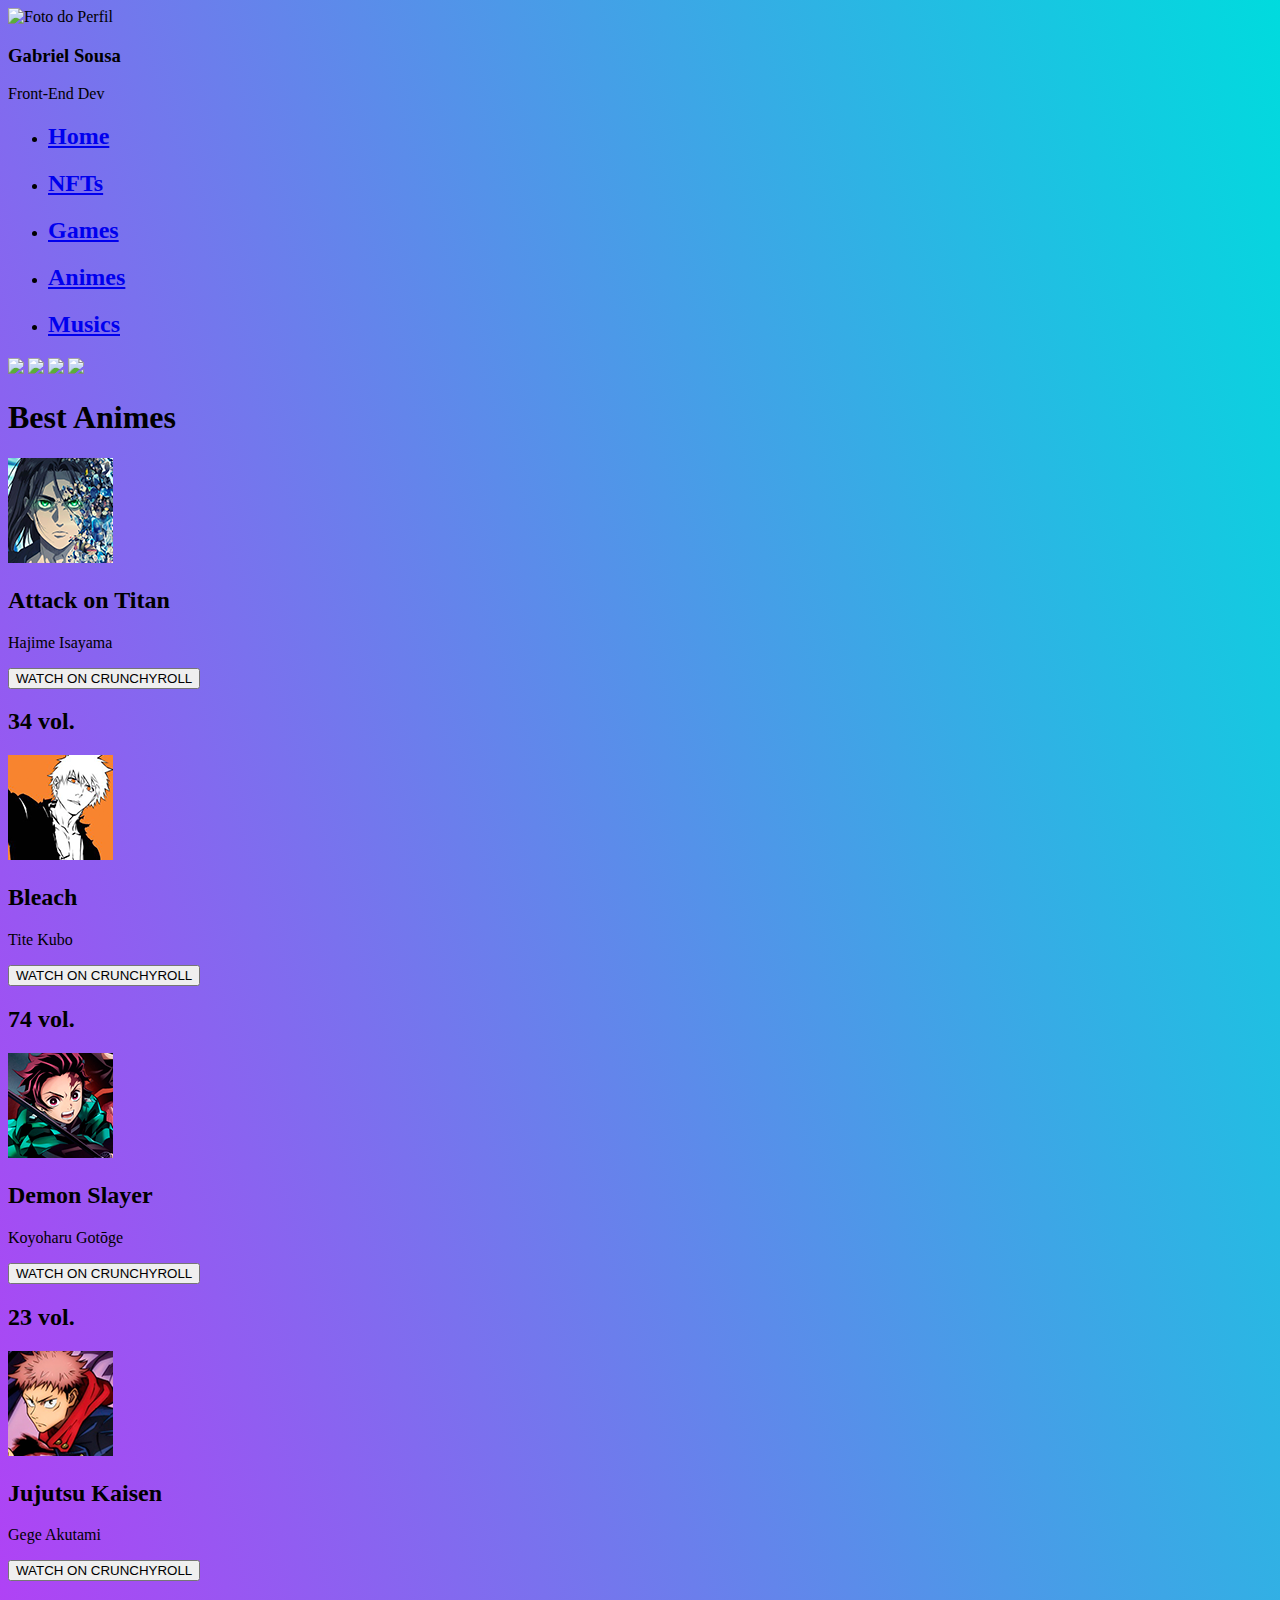
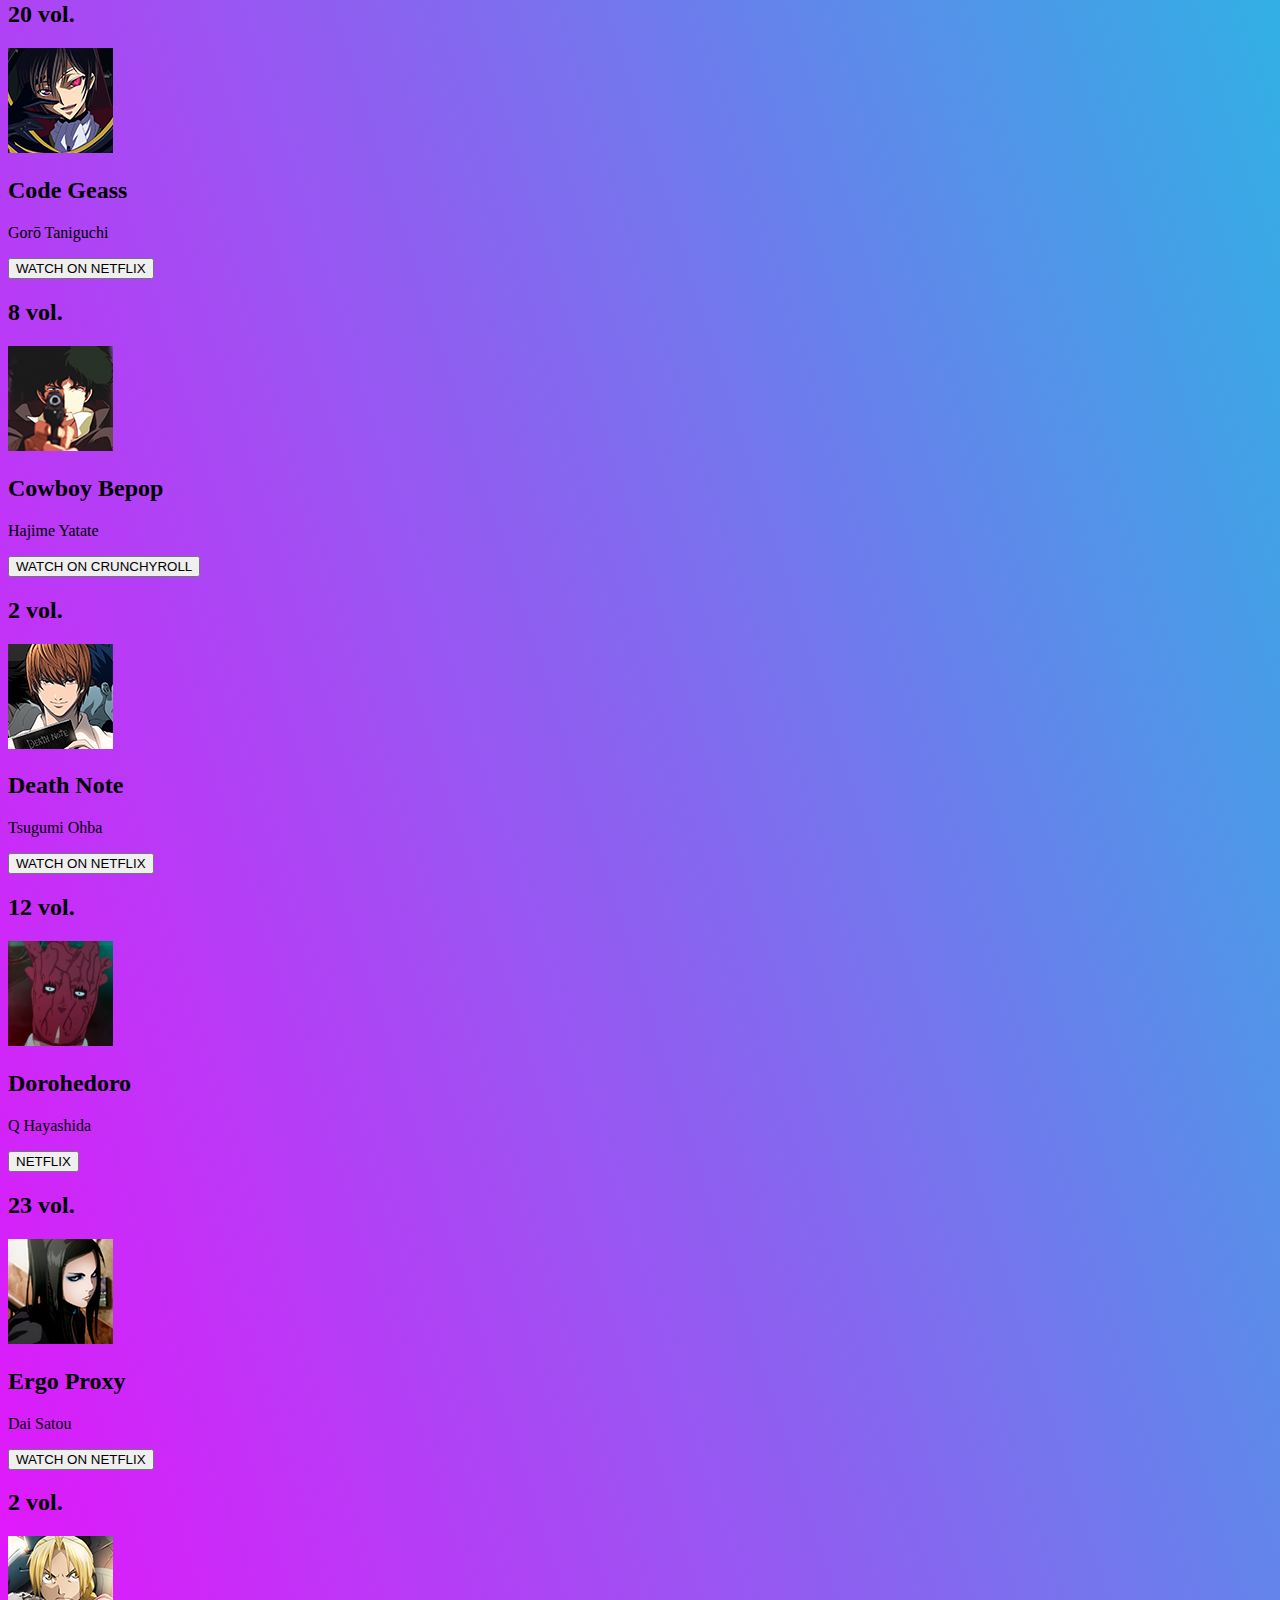
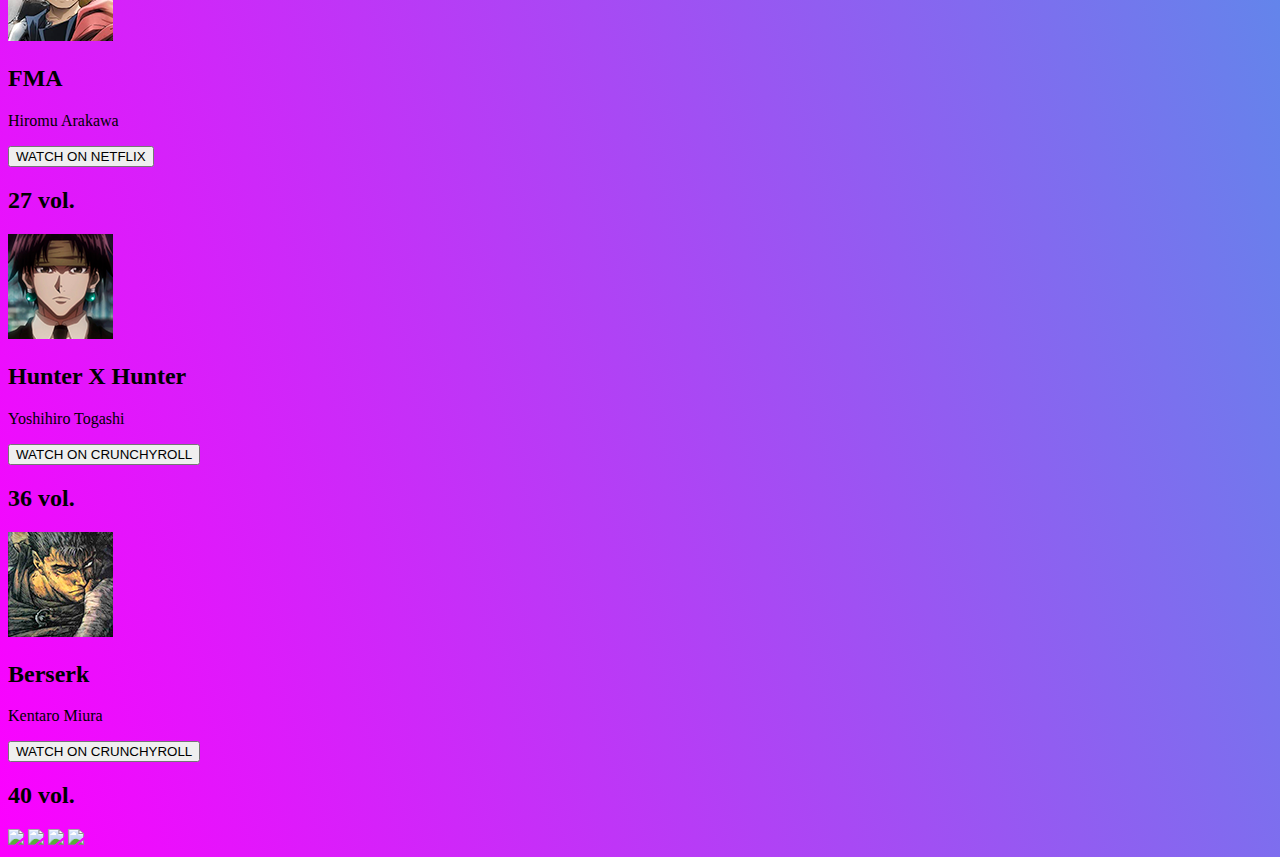
==== animes.html @ aba33144 "first commit" ====
<!DOCTYPE html>
<html lang="en">
  <head>
    <meta charset="UTF-8" />
    <meta name="viewport" content="width=device-width, initial-scale=1.0" />
    <title>Gabs Games</title>
    <link rel="preconnect" href="https://fonts.googleapis.com" />
    <link rel="preconnect" href="https://fonts.gstatic.com" crossorigin />
    <link
      href="https://fonts.googleapis.com/css2?family=Poppins:wght@400;500;700&display=swap"
      rel="stylesheet"
    />
    <link rel="stylesheet" href="../Projeto Perfil/stylesanimes.css" />
  </head>

  <body>
    <style>
      body {
        background: linear-gradient(to right top, #fc00ff, #00dbde);
      }
    </style>
    <main>
      <section class="glass">
        <div class="dashboard">
          <div class="user">
            <img src="../Projeto Perfil/img/gabrelo.png" alt="Foto do Perfil" />
            <h3>Gabriel Sousa</h3>
            <p>Front-End Dev</p>
          </div>

          <nav>
            <ul class="nav-list">
              <li>
                <h2><a href="index.html">Home</a></h2>
              </li>
              <li>
                <h2><a href="nfts.html">NFTs</a></h2>
              </li>
              <li>
                <h2><a href="games.html">Games</a></h2>
              </li>
              <li>
                <h2><a href="animes.html">Animes</a></h2>
              </li>
              <li>
                <h2><a href="musicas.html">Musics</a></h2>
              </li>
            </ul>
          </nav>

          <div class="pro">
            <div class="icons">
              <a href="https://github.com/gabrelo">
                <img src="../Projeto Perfil/icons/github.png"
              /></a>
              <a href="mailto:gabriel10moines@gmail.com">
                <img src="../Projeto Perfil/icons/gmail.png"
              /></a>
              <a href="https://twitter.com/gabrieldoque">
                <img src="../Projeto Perfil/icons/twitter.png"
              /></a>
              <a
                href="https://discord.com/channels/497312527093334036/931269506754568212"
              >
                <img src="../Projeto Perfil/icons/discord.png"
              /></a>
            </div>
          </div>
        </div>

        <div class="games">
          <div class="status">
            <h1>Best Animes</h1>
          </div>

          <div class="cards">
            <div class="card">
              <img src="./img/animes/aot.png" />
              <div class="card-info">
                <h2>Attack on Titan</h2>
                <p>Hajime Isayama</p>
                <a href="https://www.crunchyroll.com/pt-br/attack-on-titan"
                  ><button class="btn">WATCH ON CRUNCHYROLL</button></a
                >
              </div>
              <h2 class="percentage">34 vol.</h2>
            </div>
            <div class="card">
              <img src="./img/animes/bleach.png" />
              <div class="card-info">
                <h2>Bleach</h2>
                <p>Tite Kubo</p>
                <a href="https://www.crunchyroll.com/pt-br/bleach"
                  ><button class="btn">WATCH ON CRUNCHYROLL</button></a
                >
              </div>
              <h2 class="percentage">74 vol.</h2>
            </div>
            <div class="card">
              <img src="./img/animes/demonslayer.png" />
              <div class="card-info">
                <h2>Demon Slayer</h2>
                <p>Koyoharu Gotōge</p>
                <a
                  href="https://www.crunchyroll.com/pt-br/demon-slayer-kimetsu-no-yaiba"
                  ><button class="btn">WATCH ON CRUNCHYROLL</button></a
                >
              </div>
              <h2 class="percentage">23 vol.</h2>
            </div>
            <div class="card">
              <img src="./img/animes/jujutsu.png" />
              <div class="card-info">
                <h2>Jujutsu Kaisen</h2>
                <p>Gege Akutami</p>
                <a href="https://www.crunchyroll.com/pt-br/jujutsu-kaisen"
                  ><button class="btn">WATCH ON CRUNCHYROLL</button></a
                >
              </div>
              <h2 class="percentage">20 vol.</h2>
            </div>
            <div class="card">
              <img src="./img/animes/codegeass.png" />
              <div class="card-info">
                <h2>Code Geass</h2>
                <p>Gorō Taniguchi</p>
                <a href="https://www.netflix.com/title/80065146"
                  ><button class="btn">WATCH ON NETFLIX</button></a
                >
              </div>
              <h2 class="percentage">8 vol.</h2>
            </div>
            <div class="card">
              <img src="./img/animes/cowboybepop.png" />
              <div class="card-info">
                <h2>Cowboy Bepop</h2>
                <p>Hajime Yatate</p>
                <a href="https://www.crunchyroll.com/pt-br/cowboy-bebop"
                  ><button class="btn">WATCH ON CRUNCHYROLL</button></a
                >
              </div>
              <h2 class="percentage">2 vol.</h2>
            </div>
            <div class="card">
              <img src="./img/animes/deathnote.png" />
              <div class="card-info">
                <h2>Death Note</h2>
                <p>Tsugumi Ohba</p>
                <a href="https://www.netflix.com/title/70204970"
                  ><button class="btn">WATCH ON NETFLIX</button></a
                >
              </div>
              <h2 class="percentage">12 vol.</h2>
            </div>
            <div class="card">
              <img src="./img/animes/dorohedoro.png" />
              <div class="card-info">
                <h2>Dorohedoro</h2>
                <p>Q Hayashida</p>
                <a href="https://www.netflix.com/title/80991903"
                  ><button class="btn">NETFLIX</button></a
                >
              </div>
              <h2 class="percentage">23 vol.</h2>
            </div>
            <div class="card">
              <img src="./img/animes/ergoproxy.png" />
              <div class="card-info">
                <h2>Ergo Proxy</h2>
                <p>Dai Satou</p>
                <a href="https://www.netflix.com/title/80117347"
                  ><button class="btn">WATCH ON NETFLIX</button></a
                >
              </div>
              <h2 class="percentage">2 vol.</h2>
            </div>
            <div class="card">
              <img src="./img/animes/fullmetal.png" />
              <div class="card-info">
                <h2>FMA</h2>
                <p>Hiromu Arakawa</p>
                <a href="https://www.netflix.com/title/70204981"
                  ><button class="btn">WATCH ON NETFLIX</button></a
                >
              </div>
              <h2 class="percentage">27 vol.</h2>
            </div>
            <div class="card">
              <img src="./img/animes/hxh.png" />
              <div class="card-info">
                <h2>Hunter X Hunter</h2>
                <p>Yoshihiro Togashi</p>
                <a href="https://www.crunchyroll.com/pt-br/hunter-x-hunter"
                  ><button class="btn">WATCH ON CRUNCHYROLL</button></a
                >
              </div>
              <h2 class="percentage">36 vol.</h2>
            </div>
            <div class="card">
              <img src="./img/animes/berserk.png" />
              <div class="card-info">
                <h2>Berserk</h2>
                <p>Kentaro Miura</p>
                <a href="https://www.crunchyroll.com/pt-br/berserk"
                  ><button class="btn">WATCH ON CRUNCHYROLL</button></a
                >
              </div>
              <h2 class="percentage">40 vol.</h2>
            </div>
            <div class="pro2">
              <div class="icons2">
                <a href="https://github.com/gabrelo">
                  <img src="../Projeto Perfil/icons/github.png"
                /></a>
                <a href="mailto:gabriel10moines@gmail.com">
                  <img src="../Projeto Perfil/icons/gmail.png"
                /></a>
                <a href="https://twitter.com/gabrieldoque">
                  <img src="../Projeto Perfil/icons/twitter.png"
                /></a>
                <a
                  href="https://discord.com/channels/497312527093334036/931269506754568212"
                >
                  <img src="../Projeto Perfil/icons/discord.png"
                /></a>
              </div>
            </div>
          </div>
        </div>
      </section>
    </main>

    <div class="circle1"></div>
    <div class="circle2"></div>
  </body>
</html>
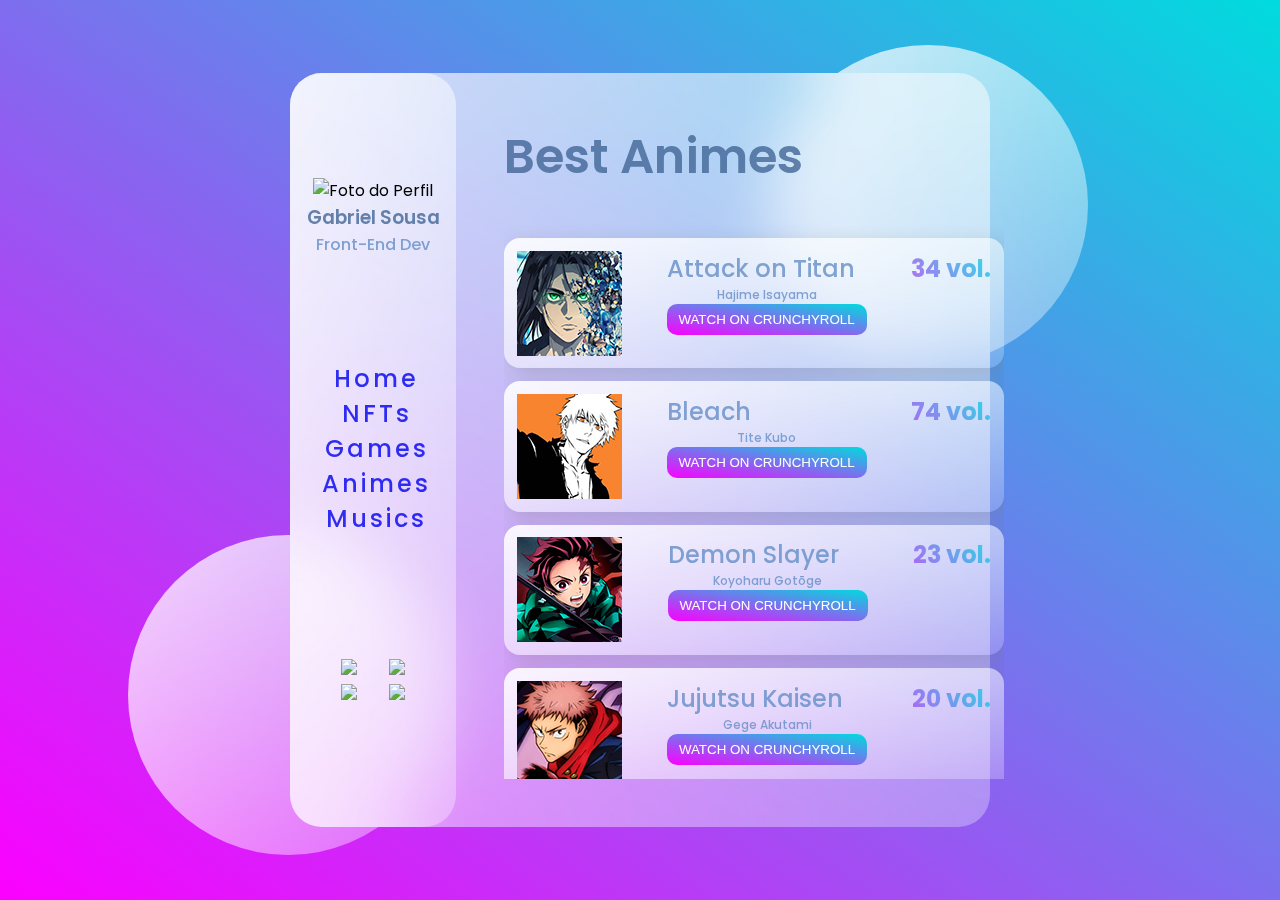
==== commit 0a01f5f4: "atualização do css" ====
--- a/animes.html
+++ b/animes.html
@@ -10,7 +10,7 @@
       href="https://fonts.googleapis.com/css2?family=Poppins:wght@400;500;700&display=swap"
       rel="stylesheet"
     />
-    <link rel="stylesheet" href="../Projeto Perfil/stylesanimes.css" />
+    <link rel="stylesheet" href="stylesanimes.css" />
   </head>
 
   <body>
--- a/stylesanimes.css
+++ b/stylesanimes.css
@@ -0,0 +1,406 @@
+* {
+  box-sizing: border-box;
+  margin: 0;
+  padding: 0;
+  text-decoration: none;
+}
+
+h1 {
+  color: #426696;
+  font-weight: 600;
+  font-size: 3rem;
+  opacity: 0.8;
+}
+
+h2,
+p {
+  color: #658ec6;
+  font-weight: 500;
+  opacity: 0.8;
+}
+
+h3 {
+  color: #426696;
+  font-weight: 600;
+  opacity: 0.8;
+}
+
+main {
+  min-height: 100vh;
+  background: linear-gradient(to right top, #fc00ff, #00dbde);
+  display: flex;
+  align-items: center;
+  justify-content: center;
+  font-family: "Poppins", sans-serif;
+}
+
+.glass {
+  background: white;
+  min-height: 80vh;
+  width: 60%;
+  background: linear-gradient(
+    to right bottom,
+    rgba(255, 255, 255, 0.7),
+    rgba(255, 255, 255, 0.3)
+  );
+  border-radius: 2rem;
+  z-index: 999;
+  backdrop-filter: blur(2rem);
+  display: flex;
+  max-width: 1151px;
+  height: 754px;
+}
+
+.circle1,
+.circle2 {
+  background: white;
+  background: linear-gradient(
+    to right bottom,
+    rgba(255, 255, 255, 0.8),
+    rgba(255, 255, 255, 0.3)
+  );
+  height: 20rem;
+  width: 20rem;
+  position: absolute;
+  border-radius: 50%;
+}
+
+/*MENU*/
+
+a {
+  text-decoration: none;
+  transition: 0.3s;
+}
+
+a:hover {
+  color: #ff00c3;
+ 
+}
+
+.logo {
+  font-size: 24px;
+  text-transform: uppercase;
+  letter-spacing: 4px;
+}
+
+nav {
+  display: flex;
+  align-items: center;
+}
+
+.nav-list{
+  list-style: none;
+  align-items: center;
+  margin-right: 25px;
+  justify-content: center;
+}
+
+.nav-list li {
+  letter-spacing: 3px;
+  margin-left: 32px;
+}
+/* fim do menu*/
+
+.circle1 {
+  top: 5%;
+  right: 15%;
+}
+
+.circle2 {
+  bottom: 5%;
+  left: 10%;
+}
+
+.dashboard {
+  flex: 1;
+  display: flex;
+  flex-direction: column;
+  align-items: center;
+  justify-content: space-evenly;
+  text-align: center;
+  background: linear-gradient(
+    to right bottom,
+    rgba(255, 255, 255, 0.7),
+    rgba(255, 255, 255, 0.3)
+  );
+  border-radius: 2rem;
+}
+
+.link {
+  display: flex;
+  margin: 0.5rem 0rem;
+  align-items: center;
+  cursor: pointer;
+  border: 1px solid #00dbde;
+  border-radius: 20px;
+}
+
+.link:hover {
+  border: 1px solid #fc00ff;
+}
+
+.games {
+  flex: 2;
+}
+
+.pro {
+  border-radius: 2rem;
+  color: white;
+  padding: 1rem;
+  display: flex;
+  width: 80%;
+  position: relative;
+}
+
+.pro h2 {
+  width: 40%;
+  color: white;
+  font-weight: 600;
+}
+
+.icons {
+  display: grid;
+  grid-template-columns: 48px 48px;
+  position: relative;
+  left: 50%;
+  top: 50%;
+  transform: translate(-50%, -50%);
+}
+
+/* GAMES SECTION*/
+.status {
+  margin-bottom: 2rem;
+}
+
+.cards p {
+  font-size: 12px;
+  text-align: center;
+}
+
+.status input {
+  background: linear-gradient(
+    to right bottom,
+    rgba(255, 255, 255, 0.7),
+    rgba(255, 255, 255, 0.3)
+  );
+  border: none;
+  width: 50%;
+  padding: 0.5rem;
+  border-radius: 2rem;
+  align-items: flex-start;
+}
+
+.search {
+  top: 100px;
+}
+
+.games {
+  margin: 3rem;
+  display: flex;
+  flex-direction: column;
+  justify-content: space-evenly;
+}
+
+.cards {
+  overflow: hidden;
+  overflow-y: scroll;
+}
+
+.card {
+  display: flex;
+  background: linear-gradient(
+    to left top,
+    rgba(255, 255, 255, 0.2),
+    rgba(255, 255, 255, 0.9)
+  );
+  border-radius: 1rem;
+  margin: 0.8rem 0rem;
+  padding: 0.8rem;
+  box-shadow: 6px 6px 20px rgba(122, 122, 122, 0.3);
+  justify-content: space-between;
+}
+
+.progress1 {
+  background: linear-gradient(to right top, #fc00ff, #00dbde);
+  width: 250px;
+  height: 25%;
+  border-radius: 1rem;
+  position: relative;
+  overflow: hidden;
+}
+
+.progress1::after {
+  content: "";
+  width: 100%;
+  height: 100%;
+  background: rgb(236, 236, 236);
+  position: absolute;
+  left: 97%;
+}
+
+.progress2 {
+  background: linear-gradient(to right top, #fc00ff, #00dbde);
+  width: 250px;
+  height: 25%;
+  border-radius: 1rem;
+  position: relative;
+  overflow: hidden;
+}
+
+.progress2::after {
+  content: "";
+  width: 100%;
+  height: 100%;
+  background: rgb(236, 236, 236);
+  position: absolute;
+  left: 88%;
+}
+
+.progress3 {
+  background: linear-gradient(to right top, #fc00ff, #00dbde);
+  width: 250px;
+  height: 25%;
+  border-radius: 1rem;
+  position: relative;
+  overflow: hidden;
+}
+
+.progress3::after {
+  content: "";
+  width: 100%;
+  height: 100%;
+  background: rgb(236, 236, 236);
+  position: absolute;
+  left: 37%;
+}
+
+.progress4 {
+  background: linear-gradient(to right top, #fc00ff, #00dbde);
+  width: 250px;
+  height: 25%;
+  border-radius: 1rem;
+  position: relative;
+  overflow: hidden;
+}
+
+.progress4::after {
+  content: "";
+  width: 100%;
+  height: 100%;
+  background: rgb(236, 236, 236);
+  position: absolute;
+  left: 92%;
+}
+
+.card-info {
+  display: flex;
+  flex-direction: column;
+  justify-content: first baseline;
+}
+
+.percentage {
+  font-weight: bold;
+  background: linear-gradient(to right top, #fc00ff, #00dbde);
+  -webkit-background-clip: text;
+  -webkit-text-fill-color: transparent;
+}
+
+.btn {
+  background: linear-gradient(to right top, #fc00ff, #00dbde);
+  width: 200px;
+  border: none;
+  padding: 8px;
+  cursor: pointer;
+  border-radius: 10px;
+  color: white;
+}
+
+::-webkit-scrollbar {
+  width: 8px;
+}
+
+::-webkit-scrollbar-thumb {
+  background: #00dbde;
+  border-radius: 6px;
+}
+
+::-webkit-scrollbar-thumb:hover {
+  background: #fc00ff;
+}
+
+.pro2{
+  display: none;
+}
+
+/*media queryes*/
+@media (max-width: 1400px) {
+
+  .titulo {
+    margin-top: 50px;
+    z-index: 20;
+  }
+
+  .cards{
+    width: 500px;
+  }
+
+  .glass {
+    width: 700px;
+  }
+}
+
+@media (max-width: 1128px) {
+ 
+  .glass {
+    width: 700px;
+  }
+
+  .cards{
+    min-width: 500px;
+  }
+}
+
+@media (max-width: 700px) {
+ 
+  .glass {
+    display: block;
+    width: 450px;
+    margin-bottom: 30px;
+    margin-top: 30px;
+    height: 2310px;
+  }
+
+  .pro{
+    display: none;
+  }
+
+  .card{
+    width: 385px;
+    height: 130px;
+    
+  }
+
+ .btn{
+   text-align: center;
+ }
+
+ .status{
+  text-align: center;
+ } 
+
+  .pro2{
+    display: block;
+    margin: 0;
+    margin-left: 90px;
+    width: 210px;
+    margin-top: 25px;
+  }
+
+.nav{
+  margin-bottom: 20px;
+}
+ 
+  main{
+    background-size: cover;
+  }
+}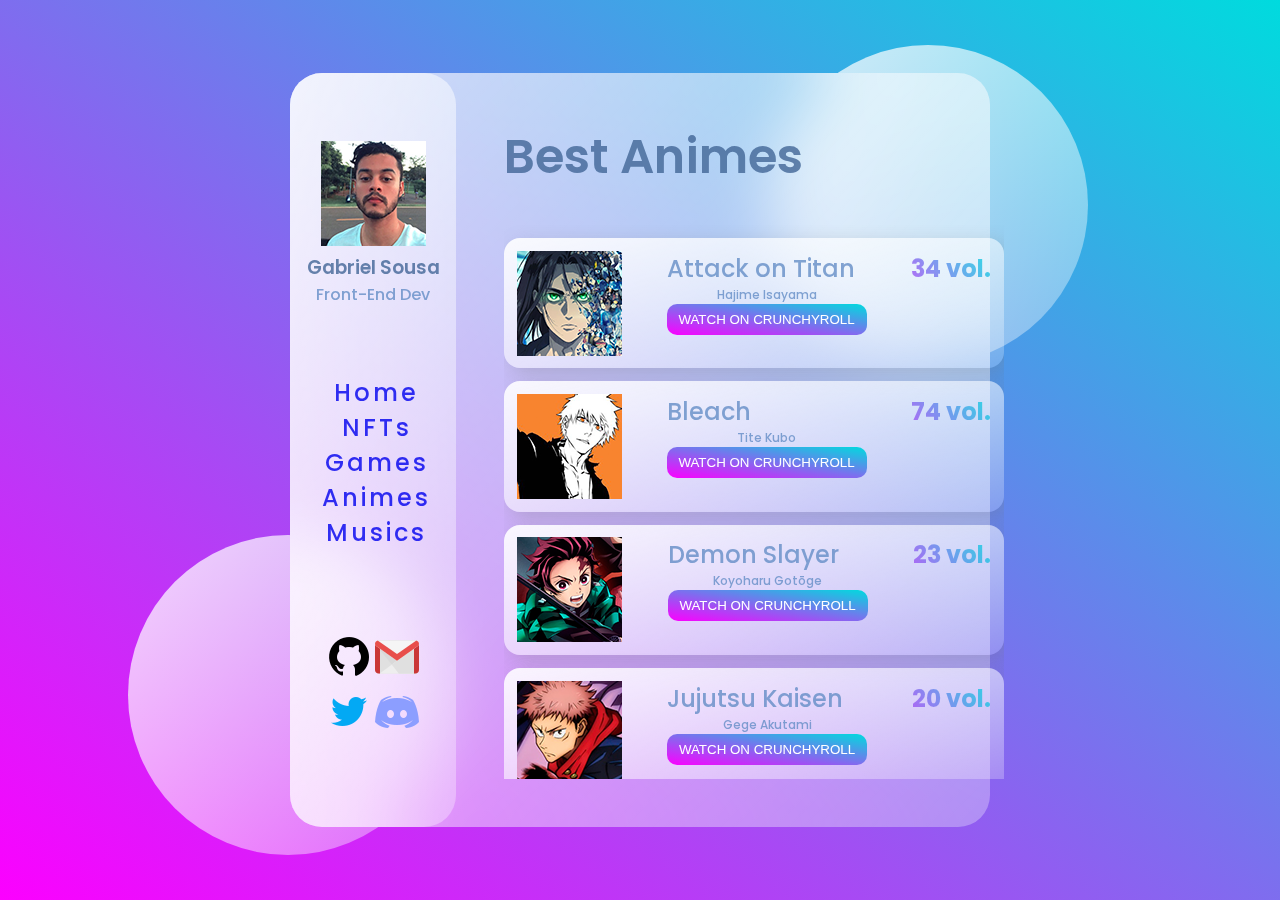
==== commit f23e058f: "att CSS de todos os html" ====
--- a/animes.html
+++ b/animes.html
@@ -23,7 +23,7 @@
       <section class="glass">
         <div class="dashboard">
           <div class="user">
-            <img src="../Projeto Perfil/img/gabrelo.png" alt="Foto do Perfil" />
+            <img src="./img/gabrelo.png" alt="Foto do Perfil" />
             <h3>Gabriel Sousa</h3>
             <p>Front-End Dev</p>
           </div>
@@ -51,18 +51,18 @@
           <div class="pro">
             <div class="icons">
               <a href="https://github.com/gabrelo">
-                <img src="../Projeto Perfil/icons/github.png"
+                <img src="./icons/github.png"
               /></a>
               <a href="mailto:gabriel10moines@gmail.com">
-                <img src="../Projeto Perfil/icons/gmail.png"
+                <img src="./icons/gmail.png"
               /></a>
               <a href="https://twitter.com/gabrieldoque">
-                <img src="../Projeto Perfil/icons/twitter.png"
+                <img src="./icons/twitter.png"
               /></a>
               <a
                 href="https://discord.com/channels/497312527093334036/931269506754568212"
               >
-                <img src="../Projeto Perfil/icons/discord.png"
+                <img src="./icons/discord.png"
               /></a>
             </div>
           </div>
@@ -210,18 +210,18 @@
             <div class="pro2">
               <div class="icons2">
                 <a href="https://github.com/gabrelo">
-                  <img src="../Projeto Perfil/icons/github.png"
+                  <img src="./icons/github.png"
                 /></a>
                 <a href="mailto:gabriel10moines@gmail.com">
-                  <img src="../Projeto Perfil/icons/gmail.png"
+                  <img src=".icons/gmail.png"
                 /></a>
                 <a href="https://twitter.com/gabrieldoque">
-                  <img src="../Projeto Perfil/icons/twitter.png"
+                  <img src="./icons/twitter.png"
                 /></a>
                 <a
                   href="https://discord.com/channels/497312527093334036/931269506754568212"
                 >
-                  <img src="../Projeto Perfil/icons/discord.png"
+                  <img src="./icons/discord.png"
                 /></a>
               </div>
             </div>
